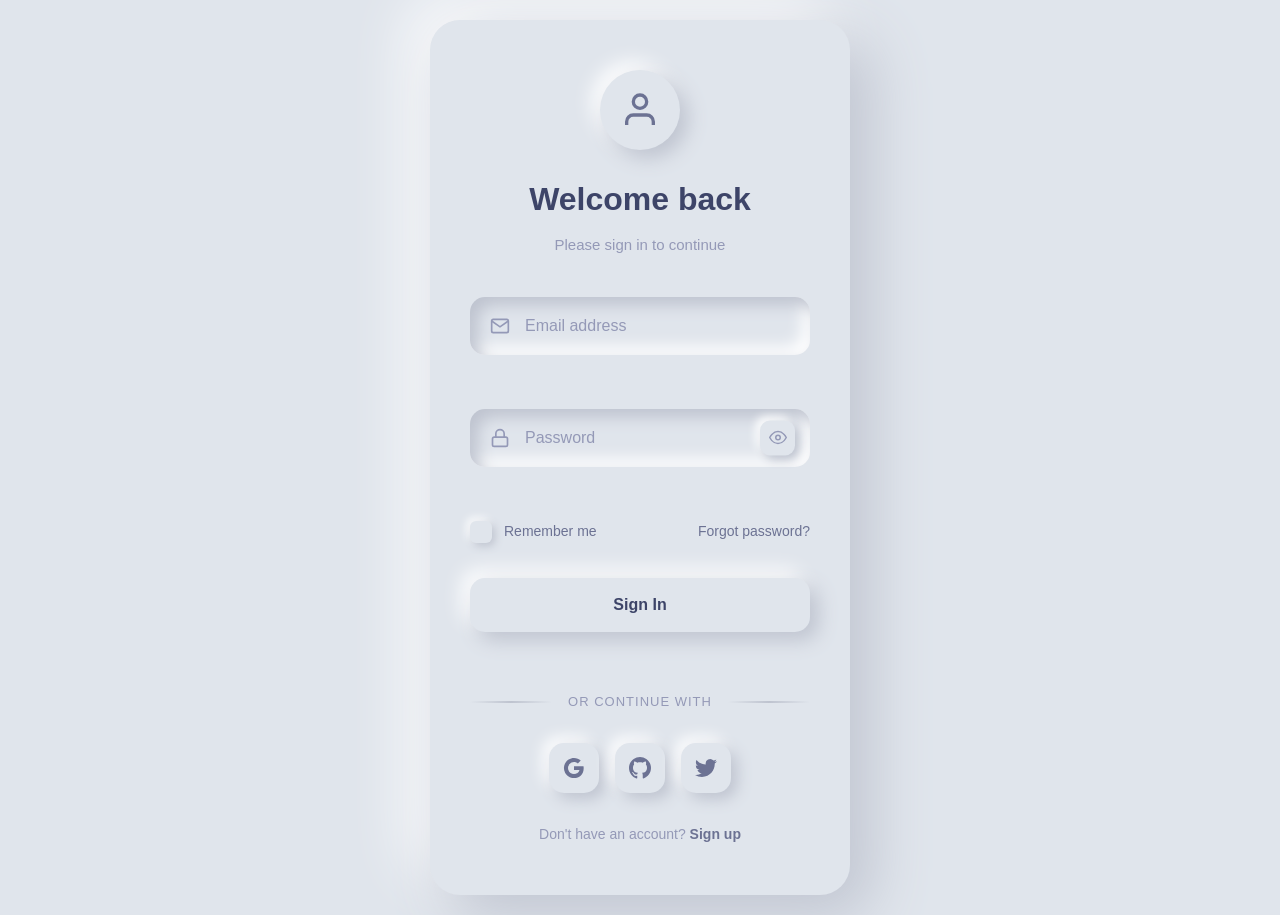
==== login/index.html @ e9a7a3b0 "Add files via upload" ====
<!DOCTYPE html>
<html lang="en">
<head>
    <meta charset="UTF-8">
    <meta name="viewport" content="width=device-width, initial-scale=1.0">
    <title>Neumorphism Login Form</title>
    <link rel="stylesheet" href="style.css">
</head>
<body>
    <div class="login-container">
        <div class="login-card">
            <div class="login-header">
                <div class="neu-icon">
                    <div class="icon-inner">
                        <svg viewBox="0 0 24 24" fill="none" stroke="currentColor" stroke-width="2">
                            <path d="M20 21v-2a4 4 0 0 0-4-4H8a4 4 0 0 0-4 4v2"/>
                            <circle cx="12" cy="7" r="4"/>
                        </svg>
                    </div>
                </div>
                <h2>Welcome back</h2>
                <p>Please sign in to continue</p>
            </div>
            
            <form class="login-form" id="loginForm" novalidate>
                <div class="form-group">
                    <div class="input-group neu-input">
                        <input type="email" id="email" name="email" required autocomplete="email" placeholder=" ">
                        <label for="email">Email address</label>
                        <div class="input-icon">
                            <svg viewBox="0 0 24 24" fill="none" stroke="currentColor" stroke-width="2">
                                <path d="M4 4h16c1.1 0 2 .9 2 2v12c0 1.1-.9 2-2 2H4c-1.1 0-2-.9-2-2V6c0-1.1.9-2 2-2z"/>
                                <polyline points="22,6 12,13 2,6"/>
                            </svg>
                        </div>
                    </div>
                    <span class="error-message" id="emailError"></span>
                </div>

                <div class="form-group">
                    <div class="input-group neu-input password-group">
                        <input type="password" id="password" name="password" required autocomplete="current-password" placeholder=" ">
                        <label for="password">Password</label>
                        <div class="input-icon">
                            <svg viewBox="0 0 24 24" fill="none" stroke="currentColor" stroke-width="2">
                                <rect x="3" y="11" width="18" height="11" rx="2" ry="2"/>
                                <path d="M7 11V7a5 5 0 0110 0v4"/>
                            </svg>
                        </div>
                        <button type="button" class="password-toggle neu-toggle" id="passwordToggle" aria-label="Toggle password visibility">
                            <svg class="eye-open" viewBox="0 0 24 24" fill="none" stroke="currentColor" stroke-width="2">
                                <path d="M1 12s4-8 11-8 11 8 11 8-4 8-11 8-11-8-11-8z"/>
                                <circle cx="12" cy="12" r="3"/>
                            </svg>
                            <svg class="eye-closed" viewBox="0 0 24 24" fill="none" stroke="currentColor" stroke-width="2">
                                <path d="M17.94 17.94A10.07 10.07 0 0 1 12 20c-7 0-11-8-11-8a18.45 18.45 0 0 1 5.06-5.94M9.9 4.24A9.12 9.12 0 0 1 12 4c7 0 11 8 11 8a18.5 18.5 0 0 1-2.16 3.19m-6.72-1.07a3 3 0 1 1-4.24-4.24"/>
                                <line x1="1" y1="1" x2="23" y2="23"/>
                            </svg>
                        </button>
                    </div>
                    <span class="error-message" id="passwordError"></span>
                </div>

                <div class="form-options">
                    <div class="remember-wrapper">
                        <input type="checkbox" id="remember" name="remember">
                        <label for="remember" class="checkbox-label">
                            <div class="neu-checkbox">
                                <svg viewBox="0 0 24 24" fill="none" stroke="currentColor" stroke-width="3">
                                    <polyline points="20 6 9 17 4 12"/>
                                </svg>
                            </div>
                            Remember me
                        </label>
                    </div>
                    <a href="#" class="forgot-link">Forgot password?</a>
                </div>

                <button type="submit" class="neu-button login-btn">
                    <span class="btn-text">Sign In</span>
                    <div class="btn-loader">
                        <div class="neu-spinner"></div>
                    </div>
                </button>
            </form>

            <div class="divider">
                <div class="divider-line"></div>
                <span>or continue with</span>
                <div class="divider-line"></div>
            </div>

            <div class="social-login">
                <button type="button" class="social-btn neu-social">
                    <svg viewBox="0 0 24 24" fill="currentColor">
                        <path d="M22.56 12.25c0-.78-.07-1.53-.2-2.25H12v4.26h5.92c-.26 1.37-1.04 2.53-2.21 3.31v2.77h3.57c2.08-1.92 3.28-4.74 3.28-8.09z"/>
                        <path d="M12 23c2.97 0 5.46-.98 7.28-2.66l-3.57-2.77c-.98.66-2.23 1.06-3.71 1.06-2.86 0-5.29-1.93-6.16-4.53H2.18v2.84C3.99 20.53 7.7 23 12 23z"/>
                        <path d="M5.84 14.09c-.22-.66-.35-1.36-.35-2.09s.13-1.43.35-2.09V7.07H2.18C1.43 8.55 1 10.22 1 12s.43 3.45 1.18 4.93l2.85-2.22.81-.62z"/>
                        <path d="M12 5.38c1.62 0 3.06.56 4.21 1.64l3.15-3.15C17.45 2.09 14.97 1 12 1 7.7 1 3.99 3.47 2.18 7.07l3.66 2.84c.87-2.6 3.3-4.53 6.16-4.53z"/>
                    </svg>
                </button>
                <button type="button" class="social-btn neu-social">
                    <svg viewBox="0 0 24 24" fill="currentColor">
                        <path d="M12 0c-6.626 0-12 5.373-12 12 0 5.302 3.438 9.8 8.207 11.387.599.111.793-.261.793-.577v-2.234c-3.338.726-4.033-1.416-4.033-1.416-.546-1.387-1.333-1.756-1.333-1.756-1.089-.745.083-.729.083-.729 1.205.084 1.839 1.237 1.839 1.237 1.07 1.834 2.807 1.304 3.492.997.107-.775.418-1.305.762-1.604-2.665-.305-5.467-1.334-5.467-5.931 0-1.311.469-2.381 1.236-3.221-.124-.303-.535-1.524.117-3.176 0 0 1.008-.322 3.301 1.23.957-.266 1.983-.399 3.003-.404 1.02.005 2.047.138 3.006.404 2.291-1.552 3.297-1.23 3.297-1.23.653 1.653.242 2.874.118 3.176.77.84 1.235 1.911 1.235 3.221 0 4.609-2.807 5.624-5.479 5.921.43.372.823 1.102.823 2.222v3.293c0 .319.192.694.801.576 4.765-1.589 8.199-6.086 8.199-11.386 0-6.627-5.373-12-12-12z"/>
                    </svg>
                </button>
                <button type="button" class="social-btn neu-social">
                    <svg viewBox="0 0 24 24" fill="currentColor">
                        <path d="M23.953 4.57a10 10 0 01-2.825.775 4.958 4.958 0 002.163-2.723c-.951.555-2.005.959-3.127 1.184a4.92 4.92 0 00-8.384 4.482C7.69 8.095 4.067 6.13 1.64 3.162a4.822 4.822 0 00-.666 2.475c0 1.71.87 3.213 2.188 4.096a4.904 4.904 0 01-2.228-.616v.06a4.923 4.923 0 003.946 4.827 4.996 4.996 0 01-2.212.085 4.936 4.936 0 004.604 3.417 9.867 9.867 0 01-6.102 2.105c-.39 0-.779-.023-1.17-.067a13.995 13.995 0 007.557 2.209c9.053 0 13.998-7.496 13.998-13.985 0-.21 0-.42-.015-.63A9.935 9.935 0 0024 4.59z"/>
                    </svg>
                </button>
            </div>

            <div class="signup-link">
                <p>Don't have an account? <a href="#">Sign up</a></p>
            </div>

            <div class="success-message" id="successMessage">
                <div class="success-icon neu-icon">
                    <svg viewBox="0 0 24 24" fill="none" stroke="currentColor" stroke-width="3">
                        <polyline points="20 6 9 17 4 12"/>
                    </svg>
                </div>
                <h3>Success!</h3>
                <p>Redirecting to your dashboard...</p>
            </div>
        </div>
    </div>

    <script src="../../shared/js/form-utils.js"></script>
    <script src="script.js"></script>
</body>
</html>
---- login/style.css ----
/* Neumorphism Login Form - Complete & Self-Contained */

* {
    margin: 0;
    padding: 0;
    box-sizing: border-box;
}

body {
    font-family: -apple-system, BlinkMacSystemFont, 'Segoe UI', Roboto, sans-serif;
    background: #e0e5ec;
    min-height: 100vh;
    display: flex;
    align-items: center;
    justify-content: center;
    padding: 20px;
    line-height: 1.6;
}

.login-container {
    width: 100%;
    max-width: 420px;
}

.login-card {
    background: #e0e5ec;
    border-radius: 30px;
    padding: 50px 40px;
    box-shadow: 
        20px 20px 60px #bec3cf,
        -20px -20px 60px #ffffff;
    position: relative;
    transition: all 0.3s ease;
}

.login-card:hover {
    transform: translateY(-5px);
}

.login-header {
    text-align: center;
    margin-bottom: 40px;
}

.neu-icon {
    width: 80px;
    height: 80px;
    margin: 0 auto 24px;
    background: #e0e5ec;
    border-radius: 50%;
    display: flex;
    align-items: center;
    justify-content: center;
    box-shadow: 
        8px 8px 20px #bec3cf,
        -8px -8px 20px #ffffff,
        inset 0 0 0 #bec3cf,
        inset 0 0 0 #ffffff;
    transition: all 0.3s ease;
}

.neu-icon:hover {
    box-shadow: 
        4px 4px 10px #bec3cf,
        -4px -4px 10px #ffffff,
        inset 4px 4px 10px #bec3cf,
        inset -4px -4px 10px #ffffff;
}

.icon-inner {
    width: 40px;
    height: 40px;
    display: flex;
    align-items: center;
    justify-content: center;
    color: #6c7293;
}

.icon-inner svg {
    width: 100%;
    height: 100%;
}

.login-header h2 {
    color: #3d4468;
    font-size: 2rem;
    font-weight: 600;
    margin-bottom: 8px;
}

.login-header p {
    color: #9499b7;
    font-size: 15px;
    font-weight: 400;
}

/* Neumorphic Input Styles */
.form-group {
    margin-bottom: 28px;
    position: relative;
}

.neu-input {
    position: relative;
    background: #e0e5ec;
    border-radius: 15px;
    box-shadow: 
        inset 8px 8px 16px #bec3cf,
        inset -8px -8px 16px #ffffff;
    transition: all 0.3s ease;
}

.neu-input:focus-within {
    box-shadow: 
        inset 4px 4px 8px #bec3cf,
        inset -4px -4px 8px #ffffff;
}

.neu-input input {
    width: 100%;
    background: transparent;
    border: none;
    padding: 20px 24px;
    padding-left: 55px;
    color: #3d4468;
    font-size: 16px;
    font-weight: 500;
    outline: none;
    transition: all 0.3s ease;
}

.neu-input input::placeholder {
    color: transparent;
}

.neu-input label {
    position: absolute;
    left: 55px;
    top: 50%;
    transform: translateY(-50%);
    color: #9499b7;
    font-size: 16px;
    font-weight: 400;
    pointer-events: none;
    transition: all 0.3s ease;
}

.neu-input input:focus + label,
.neu-input input:not(:placeholder-shown) + label {
    top: 8px;
    font-size: 12px;
    color: #6c7293;
    transform: translateY(0);
}

.input-icon {
    position: absolute;
    left: 20px;
    top: 50%;
    transform: translateY(-50%);
    width: 20px;
    height: 20px;
    color: #9499b7;
    transition: all 0.3s ease;
}

.input-icon svg {
    width: 100%;
    height: 100%;
}

.neu-input:focus-within .input-icon {
    color: #6c7293;
}

/* Password Toggle */
.password-group {
    padding-right: 50px;
}

.neu-toggle {
    position: absolute;
    right: 15px;
    top: 50%;
    transform: translateY(-50%);
    background: #e0e5ec;
    border: none;
    width: 35px;
    height: 35px;
    border-radius: 10px;
    cursor: pointer;
    display: flex;
    align-items: center;
    justify-content: center;
    color: #9499b7;
    box-shadow: 
        4px 4px 10px #bec3cf,
        -4px -4px 10px #ffffff;
    transition: all 0.3s ease;
}

.neu-toggle:hover {
    color: #6c7293;
}

.neu-toggle:active {
    box-shadow: 
        inset 2px 2px 5px #bec3cf,
        inset -2px -2px 5px #ffffff;
}

.neu-toggle svg {
    width: 18px;
    height: 18px;
}

.eye-closed {
    display: none;
}

.neu-toggle.show-password .eye-open {
    display: none;
}

.neu-toggle.show-password .eye-closed {
    display: block;
}

/* Form Options */
.form-options {
    display: flex;
    justify-content: space-between;
    align-items: center;
    margin-bottom: 35px;
    flex-wrap: wrap;
    gap: 16px;
}

.remember-wrapper {
    display: flex;
    align-items: center;
    cursor: pointer;
}

.remember-wrapper input[type="checkbox"] {
    display: none;
}

.checkbox-label {
    display: flex;
    align-items: center;
    gap: 12px;
    cursor: pointer;
    user-select: none;
    color: #6c7293;
    font-size: 14px;
    font-weight: 500;
}

.neu-checkbox {
    width: 22px;
    height: 22px;
    background: #e0e5ec;
    border-radius: 6px;
    display: flex;
    align-items: center;
    justify-content: center;
    box-shadow: 
        3px 3px 8px #bec3cf,
        -3px -3px 8px #ffffff;
    transition: all 0.3s ease;
    position: relative;
    overflow: hidden;
}

.remember-wrapper input[type="checkbox"]:checked + .checkbox-label .neu-checkbox {
    box-shadow: 
        inset 2px 2px 5px #bec3cf,
        inset -2px -2px 5px #ffffff;
}

.neu-checkbox svg {
    width: 14px;
    height: 14px;
    color: #00c896;
    opacity: 0;
    transform: scale(0);
    transition: all 0.3s ease;
}

.remember-wrapper input[type="checkbox"]:checked + .checkbox-label .neu-checkbox svg {
    opacity: 1;
    transform: scale(1);
}

.forgot-link {
    color: #6c7293;
    text-decoration: none;
    font-size: 14px;
    font-weight: 500;
    transition: color 0.3s ease;
}

.forgot-link:hover {
    color: #3d4468;
}

/* Neumorphic Button */
.neu-button {
    width: 100%;
    background: #e0e5ec;
    border: none;
    border-radius: 15px;
    padding: 18px 32px;
    color: #3d4468;
    font-size: 16px;
    font-weight: 600;
    cursor: pointer;
    position: relative;
    margin-bottom: 30px;
    box-shadow: 
        8px 8px 20px #bec3cf,
        -8px -8px 20px #ffffff;
    transition: all 0.3s ease;
    overflow: hidden;
}

.neu-button::before {
    content: '';
    position: absolute;
    top: 0;
    left: -100%;
    width: 100%;
    height: 100%;
    background: linear-gradient(90deg, transparent, rgba(255, 255, 255, 0.3), transparent);
    transition: left 0.5s ease;
}

.neu-button:hover {
    transform: translateY(-2px);
    box-shadow: 
        12px 12px 30px #bec3cf,
        -12px -12px 30px #ffffff;
}

.neu-button:hover::before {
    left: 100%;
}

.neu-button:active {
    transform: translateY(0);
    box-shadow: 
        inset 4px 4px 10px #bec3cf,
        inset -4px -4px 10px #ffffff;
}

.btn-text {
    position: relative;
    z-index: 1;
    transition: opacity 0.3s ease;
}

.btn-loader {
    position: absolute;
    top: 50%;
    left: 50%;
    transform: translate(-50%, -50%);
    opacity: 0;
    transition: opacity 0.3s ease;
}

.neu-spinner {
    width: 20px;
    height: 20px;
    border: 3px solid #bec3cf;
    border-top: 3px solid #6c7293;
    border-radius: 50%;
    animation: spin 1s linear infinite;
}

@keyframes spin {
    0% { transform: rotate(0deg); }
    100% { transform: rotate(360deg); }
}

.neu-button.loading .btn-text {
    opacity: 0;
}

.neu-button.loading .btn-loader {
    opacity: 1;
}

/* Divider */
.divider {
    display: flex;
    align-items: center;
    margin: 30px 0;
    gap: 16px;
}

.divider-line {
    flex: 1;
    height: 2px;
    background: linear-gradient(90deg, transparent, #bec3cf, transparent);
}

.divider span {
    color: #9499b7;
    font-size: 13px;
    font-weight: 500;
    text-transform: uppercase;
    letter-spacing: 1px;
}

/* Social Login */
.social-login {
    display: flex;
    justify-content: center;
    gap: 16px;
    margin-bottom: 30px;
}

.neu-social {
    width: 50px;
    height: 50px;
    background: #e0e5ec;
    border: none;
    border-radius: 15px;
    cursor: pointer;
    display: flex;
    align-items: center;
    justify-content: center;
    color: #6c7293;
    box-shadow: 
        6px 6px 15px #bec3cf,
        -6px -6px 15px #ffffff;
    transition: all 0.3s ease;
}

.neu-social:hover {
    transform: translateY(-2px);
    box-shadow: 
        8px 8px 20px #bec3cf,
        -8px -8px 20px #ffffff;
}

.neu-social:active {
    transform: translateY(0);
    box-shadow: 
        inset 3px 3px 8px #bec3cf,
        inset -3px -3px 8px #ffffff;
}

.neu-social svg {
    width: 22px;
    height: 22px;
}

/* Signup Link */
.signup-link {
    text-align: center;
}

.signup-link p {
    color: #9499b7;
    font-size: 14px;
}

.signup-link a {
    color: #6c7293;
    text-decoration: none;
    font-weight: 600;
    transition: color 0.3s ease;
}

.signup-link a:hover {
    color: #3d4468;
}

/* Error States */
.error-message {
    color: #ff3b5c;
    font-size: 12px;
    font-weight: 500;
    margin-top: 8px;
    margin-left: 20px;
    opacity: 0;
    transform: translateY(-10px);
    transition: all 0.3s ease;
}

.error-message.show {
    opacity: 1;
    transform: translateY(0);
}

.form-group.error .neu-input {
    box-shadow: 
        inset 8px 8px 16px #ffb8c4,
        inset -8px -8px 16px #ffffff,
        0 0 0 2px #ff3b5c;
}

/* Success Message */
.success-message {
    display: none;
    text-align: center;
    padding: 40px 20px;
    opacity: 0;
    transform: translateY(20px);
    transition: all 0.5s ease;
}

.success-message.show {
    display: block;
    opacity: 1;
    transform: translateY(0);
}

.success-message .neu-icon {
    background: #e0e5ec;
    color: #00c896;
    margin-bottom: 20px;
}

.success-message h3 {
    color: #3d4468;
    font-size: 1.5rem;
    margin-bottom: 8px;
}

.success-message p {
    color: #9499b7;
    font-size: 14px;
}

/* Mobile Responsive */
@media (max-width: 480px) {
    body {
        padding: 16px;
    }
    
    .login-card {
        padding: 35px 25px;
        border-radius: 20px;
    }
    
    .login-header h2 {
        font-size: 1.75rem;
    }
    
    .neu-input input {
        padding: 18px 20px;
        padding-left: 50px;
    }
    
    .neu-input label {
        left: 50px;
    }
    
    .form-options {
        flex-direction: column;
        align-items: flex-start;
        gap: 16px;
    }
}
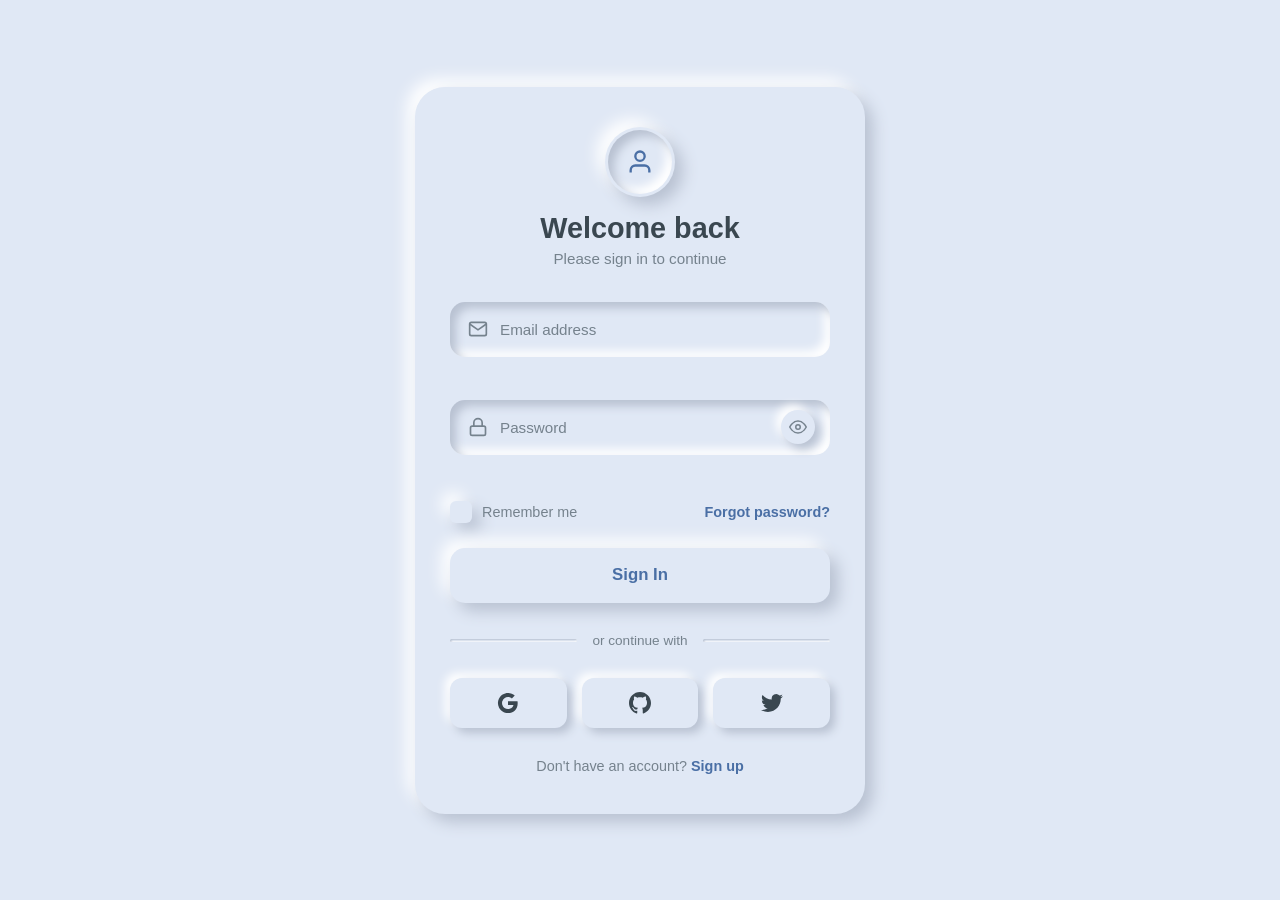
==== commit 675d9a22: "Update index.html" ====
--- a/login/index.html
+++ b/login/index.html
@@ -4,7 +4,486 @@
     <meta charset="UTF-8">
     <meta name="viewport" content="width=device-width, initial-scale=1.0">
     <title>Neumorphism Login Form</title>
-    <link rel="stylesheet" href="style.css">
+    <style>
+        /* ==========================================================================
+           1. Design Tokens & Base Setup
+           ========================================================================== */
+        :root {
+            --bg-color: #e0e8f5;
+            --text-primary: #3a4750;
+            --text-muted: #75828d;
+            --accent: #4a6fa5;
+            --accent-hover: #3b5c8a;
+            --error: #e63946;
+            --success: #2a9d8f;
+
+            /* Neumorphic Shadow Pairs */
+            --neu-drop: 8px 8px 16px #b8c1d1, -8px -8px 16px #ffffff;
+            --neu-inner: inset 6px 6px 10px #b8c1d1, inset -6px -6px 10px #ffffff;
+            --neu-btn-drop: 5px 5px 10px #b8c1d1, -5px -5px 10px #ffffff;
+            
+            --transition-smooth: all 0.3s cubic-bezier(0.25, 0.8, 0.25, 1);
+        }
+
+        * {
+            margin: 0;
+            padding: 0;
+            box-sizing: border-box;
+            font-family: 'Segoe UI', Tahoma, Geneva, Verdana, sans-serif;
+        }
+
+        body {
+            background-color: var(--bg-color);
+            color: var(--text-primary);
+            min-height: 100vh;
+            display: flex;
+            justify-content: center;
+            align-items: center;
+            overflow-x: hidden;
+            padding: 20px;
+        }
+
+        /* ==========================================================================
+           2. Layout & Containers
+           ========================================================================== */
+        .login-container {
+            width: 100%;
+            max-width: 450px;
+            position: relative;
+        }
+
+        .login-card {
+            background-color: var(--bg-color);
+            padding: 40px 35px;
+            border-radius: 30px;
+            box-shadow: var(--neu-drop);
+            position: relative;
+            overflow: hidden;
+        }
+
+        .login-header {
+            text-align: center;
+            margin-bottom: 35px;
+        }
+
+        .login-header h2 {
+            font-size: 1.8rem;
+            margin-top: 15px;
+            color: var(--text-primary);
+        }
+
+        .login-header p {
+            font-size: 0.95rem;
+            color: var(--text-muted);
+            margin-top: 5px;
+        }
+
+        .neu-icon {
+            width: 70px;
+            height: 70px;
+            margin: 0 auto;
+            border-radius: 50%;
+            box-shadow: var(--neu-drop);
+            display: flex;
+            justify-content: center;
+            align-items: center;
+            padding: 3px;
+        }
+
+        .icon-inner {
+            width: 100%;
+            height: 100%;
+            border-radius: 50%;
+            box-shadow: var(--neu-inner);
+            display: flex;
+            justify-content: center;
+            align-items: center;
+            color: var(--accent);
+        }
+
+        .icon-inner svg {
+            width: 28px;
+            height: 28px;
+        }
+
+        /* ==========================================================================
+           3. Form Inputs & Floating Labels
+           ========================================================================== */
+        .form-group {
+            margin-bottom: 22px;
+            position: relative;
+        }
+
+        .input-group {
+            position: relative;
+            width: 100%;
+            border-radius: 15px;
+            height: 55px;
+        }
+
+        .neu-input {
+            box-shadow: var(--neu-inner);
+        }
+
+        .input-group input {
+            width: 100%;
+            height: 100%;
+            background: transparent;
+            border: none;
+            outline: none;
+            padding: 0 20px 0 50px;
+            font-size: 1rem;
+            color: var(--text-primary);
+            border-radius: 15px;
+        }
+
+        .password-group input {
+            padding-right: 55px;
+        }
+
+        .input-group label {
+            position: absolute;
+            left: 50px;
+            top: 50%;
+            transform: translateY(-50%);
+            color: var(--text-muted);
+            font-size: 0.95rem;
+            pointer-events: none;
+            transition: var(--transition-smooth);
+        }
+
+        .input-group input:focus ~ label,
+        .input-group input:not(:placeholder-shown) ~ label {
+            top: -12px;
+            left: 12px;
+            font-size: 0.8rem;
+            padding: 2px 8px;
+            background-color: var(--bg-color);
+            border-radius: 10px;
+            box-shadow: 2px 2px 5px #b8c1d1, -2px -2px 5px #ffffff;
+            color: var(--accent);
+        }
+
+        .input-icon {
+            position: absolute;
+            left: 18px;
+            top: 50%;
+            transform: translateY(-50%);
+            color: var(--text-muted);
+            display: flex;
+            align-items: center;
+        }
+
+        .input-icon svg {
+            width: 20px;
+            height: 20px;
+            transition: var(--transition-smooth);
+        }
+
+        .input-group input:focus ~ .input-icon svg {
+            color: var(--accent);
+        }
+
+        .error-message {
+            font-size: 0.78rem;
+            color: var(--error);
+            margin-top: 5px;
+            display: block;
+            padding-left: 10px;
+            min-height: 16px;
+            opacity: 0;
+            transition: opacity 0.2s ease;
+        }
+
+        .error-message.visible {
+            opacity: 1;
+        }
+
+        /* ==========================================================================
+           4. Interactive Elements
+           ========================================================================== */
+        .password-toggle {
+            position: absolute;
+            right: 15px;
+            top: 50%;
+            transform: translateY(-50%);
+            width: 34px;
+            height: 34px;
+            border: none;
+            background: var(--bg-color);
+            border-radius: 50%;
+            cursor: pointer;
+            display: flex;
+            justify-content: center;
+            align-items: center;
+            color: var(--text-muted);
+            outline: none;
+            transition: var(--transition-smooth);
+        }
+
+        .neu-toggle {
+            box-shadow: var(--neu-btn-drop);
+        }
+
+        .neu-toggle:hover {
+            color: var(--accent);
+        }
+
+        .neu-toggle:active {
+            box-shadow: var(--neu-inner);
+        }
+
+        .password-toggle .eye-closed {
+            display: none;
+        }
+
+        .password-toggle.show .eye-open {
+            display: none;
+        }
+
+        .password-toggle.show .eye-closed {
+            display: block;
+        }
+
+        .password-toggle svg {
+            width: 18px;
+            height: 18px;
+        }
+
+        .form-options {
+            display: flex;
+            justify-content: space-between;
+            align-items: center;
+            margin: 25px 0;
+            font-size: 0.9rem;
+        }
+
+        .remember-wrapper {
+            display: flex;
+            align-items: center;
+        }
+
+        .remember-wrapper input[type="checkbox"] {
+            display: none;
+        }
+
+        .checkbox-label {
+            display: flex;
+            align-items: center;
+            cursor: pointer;
+            color: var(--text-muted);
+            user-select: none;
+            transition: var(--transition-smooth);
+        }
+
+        .checkbox-label:hover {
+            color: var(--text-primary);
+        }
+
+        .neu-checkbox {
+            width: 22px;
+            height: 22px;
+            border-radius: 6px;
+            box-shadow: var(--neu-drop);
+            margin-right: 10px;
+            display: flex;
+            justify-content: center;
+            align-items: center;
+            transition: var(--transition-smooth);
+            background: var(--bg-color);
+        }
+
+        .neu-checkbox svg {
+            width: 14px;
+            height: 14px;
+            color: var(--accent);
+            transform: scale(0);
+            transition: transform 0.2s cubic-bezier(0.175, 0.885, 0.32, 1.275);
+        }
+
+        .remember-wrapper input[type="checkbox"]:checked + .checkbox-label .neu-checkbox {
+            box-shadow: var(--neu-inner);
+        }
+
+        .remember-wrapper input[type="checkbox"]:checked + .checkbox-label .neu-checkbox svg {
+            transform: scale(1);
+        }
+
+        .forgot-link, .signup-link a {
+            color: var(--accent);
+            text-decoration: none;
+            font-weight: 600;
+            transition: var(--transition-smooth);
+        }
+
+        .forgot-link:hover, .signup-link a:hover {
+            color: var(--accent-hover);
+        }
+
+        .neu-button {
+            width: 100%;
+            height: 55px;
+            border: none;
+            border-radius: 15px;
+            background-color: var(--bg-color);
+            color: var(--accent);
+            font-size: 1.05rem;
+            font-weight: 700;
+            cursor: pointer;
+            box-shadow: var(--neu-drop);
+            display: flex;
+            justify-content: center;
+            align-items: center;
+            position: relative;
+            transition: var(--transition-smooth);
+            outline: none;
+        }
+
+        .neu-button:hover {
+            color: var(--accent-hover);
+            transform: translateY(-1px);
+        }
+
+        .neu-button:active {
+            box-shadow: var(--neu-inner);
+            transform: translateY(1px);
+        }
+
+        /* ==========================================================================
+           5. Loading & Divider
+           ========================================================================== */
+        .btn-loader {
+            display: none;
+        }
+
+        .neu-button.loading .btn-text {
+            display: none;
+        }
+
+        .neu-button.loading .btn-loader {
+            display: block;
+        }
+
+        .neu-spinner {
+            width: 24px;
+            height: 24px;
+            border: 3px solid #b8c1d1;
+            border-top: 3px solid var(--accent);
+            border-radius: 50%;
+            animation: spin 0.8s linear infinite;
+        }
+
+        @keyframes spin {
+            0% { transform: rotate(0deg); }
+            100% { transform: rotate(360deg); }
+        }
+
+        .divider {
+            display: flex;
+            align-items: center;
+            margin: 30px 0;
+        }
+
+        .divider-line {
+            flex: 1;
+            height: 3px;
+            background: var(--bg-color);
+            box-shadow: inset 1px 1px 2px #b8c1d1, inset -1px -1px 2px #ffffff;
+            border-radius: 5px;
+        }
+
+        .divider span {
+            padding: 0 15px;
+            font-size: 0.85rem;
+            color: var(--text-muted);
+        }
+
+        /* ==========================================================================
+           6. Social Login & Footer
+           ========================================================================== */
+        .social-login {
+            display: flex;
+            justify-content: space-around;
+            gap: 15px;
+            margin-bottom: 30px;
+        }
+
+        .social-btn {
+            flex: 1;
+            height: 50px;
+            border: none;
+            background: var(--bg-color);
+            border-radius: 12px;
+            cursor: pointer;
+            display: flex;
+            justify-content: center;
+            align-items: center;
+            color: var(--text-primary);
+            transition: var(--transition-smooth);
+            outline: none;
+        }
+
+        .neu-social {
+            box-shadow: var(--neu-btn-drop);
+        }
+
+        .neu-social:hover {
+            color: var(--accent);
+            transform: scale(1.03);
+        }
+
+        .neu-social:active {
+            box-shadow: var(--neu-inner);
+            transform: scale(0.98);
+        }
+
+        .social-btn svg {
+            width: 22px;
+            height: 22px;
+        }
+
+        .signup-link {
+            text-align: center;
+            font-size: 0.9rem;
+            color: var(--text-muted);
+        }
+
+        /* ==========================================================================
+           7. Success Overlay
+           ========================================================================== */
+        .success-message {
+            position: absolute;
+            top: 0;
+            left: 0;
+            width: 100%;
+            height: 100%;
+            background-color: var(--bg-color);
+            display: flex;
+            flex-direction: column;
+            justify-content: center;
+            align-items: center;
+            padding: 30px;
+            text-align: center;
+            transform: translateY(100%);
+            transition: transform 0.5s cubic-bezier(0.175, 0.885, 0.32, 1.275);
+            z-index: 10;
+        }
+
+        .success-message.active {
+            transform: translateY(0);
+        }
+
+        .success-message h3 {
+            font-size: 1.6rem;
+            color: var(--text-primary);
+            margin-top: 20px;
+        }
+
+        .success-message p {
+            color: var(--text-muted);
+            margin-top: 8px;
+        }
+    </style>
 </head>
 <body>
     <div class="login-container">
@@ -99,11 +578,13 @@
                         <path d="M12 5.38c1.62 0 3.06.56 4.21 1.64l3.15-3.15C17.45 2.09 14.97 1 12 1 7.7 1 3.99 3.47 2.18 7.07l3.66 2.84c.87-2.6 3.3-4.53 6.16-4.53z"/>
                     </svg>
                 </button>
-                <button type="button" class="social-btn neu-social">
+                
+                <a href="GANTI_DENGAN_LINK_GITHUB_KAMU" target="_blank" class="social-btn neu-social" style="text-decoration: none;">
                     <svg viewBox="0 0 24 24" fill="currentColor">
                         <path d="M12 0c-6.626 0-12 5.373-12 12 0 5.302 3.438 9.8 8.207 11.387.599.111.793-.261.793-.577v-2.234c-3.338.726-4.033-1.416-4.033-1.416-.546-1.387-1.333-1.756-1.333-1.756-1.089-.745.083-.729.083-.729 1.205.084 1.839 1.237 1.839 1.237 1.07 1.834 2.807 1.304 3.492.997.107-.775.418-1.305.762-1.604-2.665-.305-5.467-1.334-5.467-5.931 0-1.311.469-2.381 1.236-3.221-.124-.303-.535-1.524.117-3.176 0 0 1.008-.322 3.301 1.23.957-.266 1.983-.399 3.003-.404 1.02.005 2.047.138 3.006.404 2.291-1.552 3.297-1.23 3.297-1.23.653 1.653.242 2.874.118 3.176.77.84 1.235 1.911 1.235 3.221 0 4.609-2.807 5.624-5.479 5.921.43.372.823 1.102.823 2.222v3.293c0 .319.192.694.801.576 4.765-1.589 8.199-6.086 8.199-11.386 0-6.627-5.373-12-12-12z"/>
                     </svg>
-                </button>
+                </a>
+                
                 <button type="button" class="social-btn neu-social">
                     <svg viewBox="0 0 24 24" fill="currentColor">
                         <path d="M23.953 4.57a10 10 0 01-2.825.775 4.958 4.958 0 002.163-2.723c-.951.555-2.005.959-3.127 1.184a4.92 4.92 0 00-8.384 4.482C7.69 8.095 4.067 6.13 1.64 3.162a4.822 4.822 0 00-.666 2.475c0 1.71.87 3.213 2.188 4.096a4.904 4.904 0 01-2.228-.616v.06a4.923 4.923 0 003.946 4.827 4.996 4.996 0 01-2.212.085 4.936 4.936 0 004.604 3.417 9.867 9.867 0 01-6.102 2.105c-.39 0-.779-.023-1.17-.067a13.995 13.995 0 007.557 2.209c9.053 0 13.998-7.496 13.998-13.985 0-.21 0-.42-.015-.63A9.935 9.935 0 0024 4.59z"/>
@@ -117,17 +598,104 @@
 
             <div class="success-message" id="successMessage">
                 <div class="success-icon neu-icon">
-                    <svg viewBox="0 0 24 24" fill="none" stroke="currentColor" stroke-width="3">
-                        <polyline points="20 6 9 17 4 12"/>
-                    </svg>
+                    <div class="icon-inner">
+                        <svg viewBox="0 0 24 24" fill="none" stroke="currentColor" stroke-width="3">
+                            <polyline points="20 6 9 17 4 12"/>
+                        </svg>
+                    </div>
                 </div>
                 <h3>Success!</h3>
-                <p>Redirecting to your dashboard...</p>
+                <p>Redirecting to your GitHub dashboard...</p>
             </div>
         </div>
     </div>
 
-    <script src="../../shared/js/form-utils.js"></script>
-    <script src="script.js"></script>
+    <script>
+        document.addEventListener('DOMContentLoaded', () => {
+            const loginForm = document.getElementById('loginForm');
+            const emailInput = document.getElementById('email');
+            const passwordInput = document.getElementById('password');
+            const emailError = document.getElementById('emailError');
+            const passwordError = document.getElementById('passwordError');
+            const passwordToggle = document.getElementById('passwordToggle');
+            const successOverlay = document.getElementById('successMessage');
+            const submitBtn = loginForm.querySelector('.login-btn');
+
+            // 1. Password Visibility Toggle
+            if (passwordToggle && passwordInput) {
+                passwordToggle.addEventListener('click', () => {
+                    const isPassword = passwordInput.getAttribute('type') === 'password';
+                    passwordInput.setAttribute('type', isPassword ? 'text' : 'password');
+                    passwordToggle.classList.toggle('show');
+                    passwordInput.focus();
+                });
+            }
+
+            // 2. Inline Validation Rules
+            const validateEmail = (email) => {
+                const regex = /^[a-zA-Z0-9._-]+@[a-zA-Z0-9.-]+\.[a-zA-Z]{2,6}$/;
+                if (!email.trim()) return "Email address is required.";
+                if (!regex.test(email.trim())) return "Please enter a valid email address.";
+                return "";
+            };
+
+            const validatePassword = (password) => {
+                if (!password) return "Password is required.";
+                if (password.length < 6) return "Password must be at least 6 characters long.";
+                return "";
+            };
+
+            const showError = (element, message) => {
+                element.textContent = message;
+                element.classList.add('visible');
+            };
+
+            const clearError = (element) => {
+                element.textContent = "";
+                element.classList.remove('visible');
+            };
+
+            emailInput.addEventListener('input', () => {
+                if (!validateEmail(emailInput.value)) clearError(emailError);
+            });
+
+            passwordInput.addEventListener('input', () => {
+                if (!validatePassword(passwordInput.value)) clearError(passwordError);
+            });
+
+            // 3. Form Submission Handler
+            loginForm.addEventListener('submit', (e) => {
+                e.preventDefault();
+
+                const emailMsg = validateEmail(emailInput.value);
+                const passMsg = validatePassword(passwordInput.value);
+                let isFormValid = true;
+
+                if (emailMsg) { showError(emailError, emailMsg); isFormValid = false; } 
+                else { clearError(emailError); }
+
+                if (passMsg) { showError(passwordError, passMsg); isFormValid = false; } 
+                else { clearError(passwordError); }
+
+                if (!isFormValid) return;
+
+                // Lock & animate button
+                submitBtn.classList.add('loading');
+                submitBtn.disabled = true;
+
+                // Simulasi memproses data login
+                setTimeout(() => {
+                    submitBtn.classList.remove('loading');
+                    successOverlay.classList.add('active');
+
+                    // CARA 2: Setelah animasi sukses, lempar halaman ke GitHub Web kamu
+                    setTimeout(() => {
+                        window.location.href = "GANTI_DENGAN_LINK_GITHUB_KAMU";
+                    }, 1500);
+
+                }, 2000);
+            });
+        });
+    </script>
 </body>
-</html>+</html>
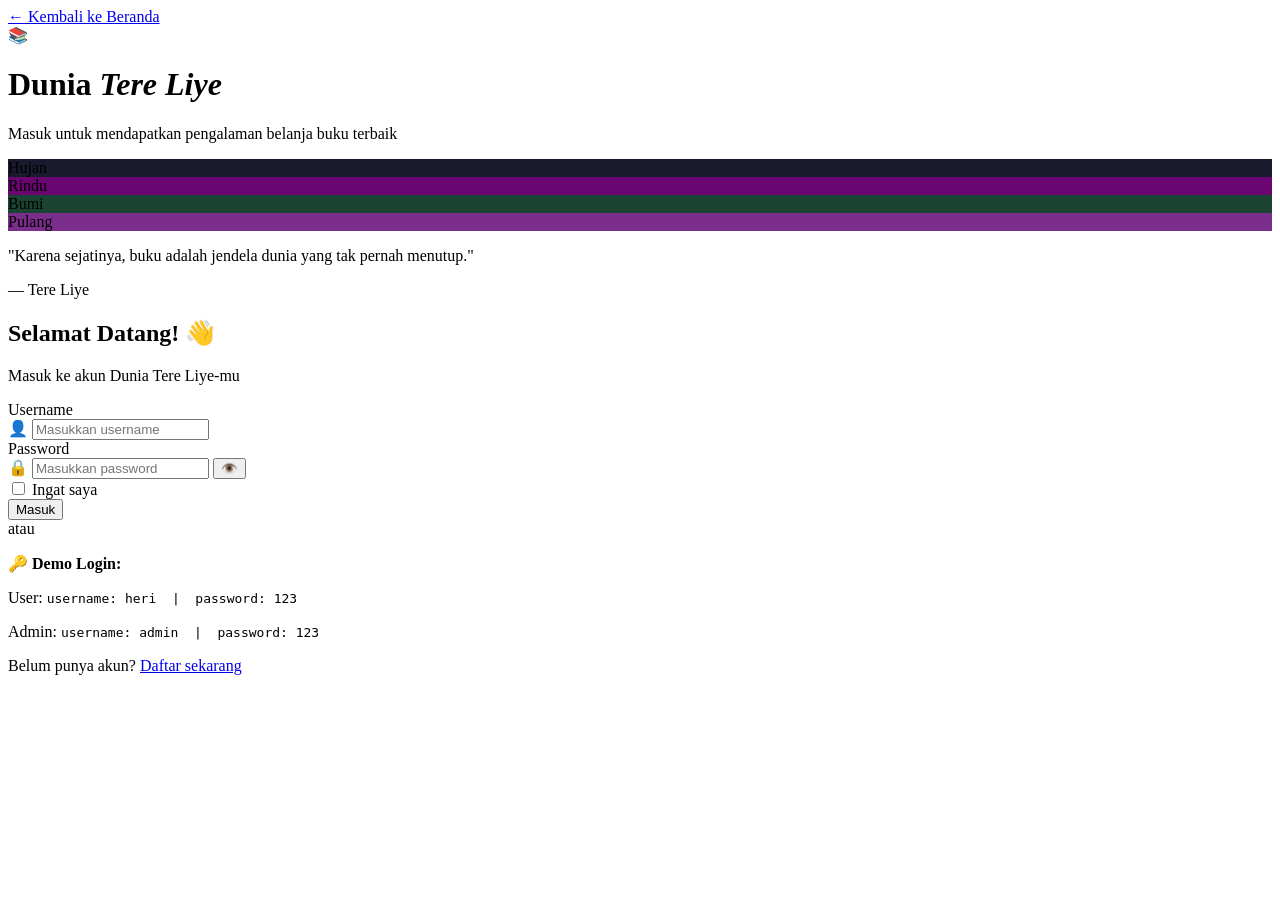
==== commit ae1ab109: "Update index.html" ====
--- a/login/index.html
+++ b/login/index.html
@@ -1,701 +1,109 @@
 <!DOCTYPE html>
-<html lang="en">
+<html lang="id">
 <head>
-    <meta charset="UTF-8">
-    <meta name="viewport" content="width=device-width, initial-scale=1.0">
-    <title>Neumorphism Login Form</title>
-    <style>
-        /* ==========================================================================
-           1. Design Tokens & Base Setup
-           ========================================================================== */
-        :root {
-            --bg-color: #e0e8f5;
-            --text-primary: #3a4750;
-            --text-muted: #75828d;
-            --accent: #4a6fa5;
-            --accent-hover: #3b5c8a;
-            --error: #e63946;
-            --success: #2a9d8f;
-
-            /* Neumorphic Shadow Pairs */
-            --neu-drop: 8px 8px 16px #b8c1d1, -8px -8px 16px #ffffff;
-            --neu-inner: inset 6px 6px 10px #b8c1d1, inset -6px -6px 10px #ffffff;
-            --neu-btn-drop: 5px 5px 10px #b8c1d1, -5px -5px 10px #ffffff;
-            
-            --transition-smooth: all 0.3s cubic-bezier(0.25, 0.8, 0.25, 1);
-        }
-
-        * {
-            margin: 0;
-            padding: 0;
-            box-sizing: border-box;
-            font-family: 'Segoe UI', Tahoma, Geneva, Verdana, sans-serif;
-        }
-
-        body {
-            background-color: var(--bg-color);
-            color: var(--text-primary);
-            min-height: 100vh;
-            display: flex;
-            justify-content: center;
-            align-items: center;
-            overflow-x: hidden;
-            padding: 20px;
-        }
-
-        /* ==========================================================================
-           2. Layout & Containers
-           ========================================================================== */
-        .login-container {
-            width: 100%;
-            max-width: 450px;
-            position: relative;
-        }
-
-        .login-card {
-            background-color: var(--bg-color);
-            padding: 40px 35px;
-            border-radius: 30px;
-            box-shadow: var(--neu-drop);
-            position: relative;
-            overflow: hidden;
-        }
-
-        .login-header {
-            text-align: center;
-            margin-bottom: 35px;
-        }
-
-        .login-header h2 {
-            font-size: 1.8rem;
-            margin-top: 15px;
-            color: var(--text-primary);
-        }
-
-        .login-header p {
-            font-size: 0.95rem;
-            color: var(--text-muted);
-            margin-top: 5px;
-        }
-
-        .neu-icon {
-            width: 70px;
-            height: 70px;
-            margin: 0 auto;
-            border-radius: 50%;
-            box-shadow: var(--neu-drop);
-            display: flex;
-            justify-content: center;
-            align-items: center;
-            padding: 3px;
-        }
-
-        .icon-inner {
-            width: 100%;
-            height: 100%;
-            border-radius: 50%;
-            box-shadow: var(--neu-inner);
-            display: flex;
-            justify-content: center;
-            align-items: center;
-            color: var(--accent);
-        }
-
-        .icon-inner svg {
-            width: 28px;
-            height: 28px;
-        }
-
-        /* ==========================================================================
-           3. Form Inputs & Floating Labels
-           ========================================================================== */
-        .form-group {
-            margin-bottom: 22px;
-            position: relative;
-        }
-
-        .input-group {
-            position: relative;
-            width: 100%;
-            border-radius: 15px;
-            height: 55px;
-        }
-
-        .neu-input {
-            box-shadow: var(--neu-inner);
-        }
-
-        .input-group input {
-            width: 100%;
-            height: 100%;
-            background: transparent;
-            border: none;
-            outline: none;
-            padding: 0 20px 0 50px;
-            font-size: 1rem;
-            color: var(--text-primary);
-            border-radius: 15px;
-        }
-
-        .password-group input {
-            padding-right: 55px;
-        }
-
-        .input-group label {
-            position: absolute;
-            left: 50px;
-            top: 50%;
-            transform: translateY(-50%);
-            color: var(--text-muted);
-            font-size: 0.95rem;
-            pointer-events: none;
-            transition: var(--transition-smooth);
-        }
-
-        .input-group input:focus ~ label,
-        .input-group input:not(:placeholder-shown) ~ label {
-            top: -12px;
-            left: 12px;
-            font-size: 0.8rem;
-            padding: 2px 8px;
-            background-color: var(--bg-color);
-            border-radius: 10px;
-            box-shadow: 2px 2px 5px #b8c1d1, -2px -2px 5px #ffffff;
-            color: var(--accent);
-        }
-
-        .input-icon {
-            position: absolute;
-            left: 18px;
-            top: 50%;
-            transform: translateY(-50%);
-            color: var(--text-muted);
-            display: flex;
-            align-items: center;
-        }
-
-        .input-icon svg {
-            width: 20px;
-            height: 20px;
-            transition: var(--transition-smooth);
-        }
-
-        .input-group input:focus ~ .input-icon svg {
-            color: var(--accent);
-        }
-
-        .error-message {
-            font-size: 0.78rem;
-            color: var(--error);
-            margin-top: 5px;
-            display: block;
-            padding-left: 10px;
-            min-height: 16px;
-            opacity: 0;
-            transition: opacity 0.2s ease;
-        }
-
-        .error-message.visible {
-            opacity: 1;
-        }
-
-        /* ==========================================================================
-           4. Interactive Elements
-           ========================================================================== */
-        .password-toggle {
-            position: absolute;
-            right: 15px;
-            top: 50%;
-            transform: translateY(-50%);
-            width: 34px;
-            height: 34px;
-            border: none;
-            background: var(--bg-color);
-            border-radius: 50%;
-            cursor: pointer;
-            display: flex;
-            justify-content: center;
-            align-items: center;
-            color: var(--text-muted);
-            outline: none;
-            transition: var(--transition-smooth);
-        }
-
-        .neu-toggle {
-            box-shadow: var(--neu-btn-drop);
-        }
-
-        .neu-toggle:hover {
-            color: var(--accent);
-        }
-
-        .neu-toggle:active {
-            box-shadow: var(--neu-inner);
-        }
-
-        .password-toggle .eye-closed {
-            display: none;
-        }
-
-        .password-toggle.show .eye-open {
-            display: none;
-        }
-
-        .password-toggle.show .eye-closed {
-            display: block;
-        }
-
-        .password-toggle svg {
-            width: 18px;
-            height: 18px;
-        }
-
-        .form-options {
-            display: flex;
-            justify-content: space-between;
-            align-items: center;
-            margin: 25px 0;
-            font-size: 0.9rem;
-        }
-
-        .remember-wrapper {
-            display: flex;
-            align-items: center;
-        }
-
-        .remember-wrapper input[type="checkbox"] {
-            display: none;
-        }
-
-        .checkbox-label {
-            display: flex;
-            align-items: center;
-            cursor: pointer;
-            color: var(--text-muted);
-            user-select: none;
-            transition: var(--transition-smooth);
-        }
-
-        .checkbox-label:hover {
-            color: var(--text-primary);
-        }
-
-        .neu-checkbox {
-            width: 22px;
-            height: 22px;
-            border-radius: 6px;
-            box-shadow: var(--neu-drop);
-            margin-right: 10px;
-            display: flex;
-            justify-content: center;
-            align-items: center;
-            transition: var(--transition-smooth);
-            background: var(--bg-color);
-        }
-
-        .neu-checkbox svg {
-            width: 14px;
-            height: 14px;
-            color: var(--accent);
-            transform: scale(0);
-            transition: transform 0.2s cubic-bezier(0.175, 0.885, 0.32, 1.275);
-        }
-
-        .remember-wrapper input[type="checkbox"]:checked + .checkbox-label .neu-checkbox {
-            box-shadow: var(--neu-inner);
-        }
-
-        .remember-wrapper input[type="checkbox"]:checked + .checkbox-label .neu-checkbox svg {
-            transform: scale(1);
-        }
-
-        .forgot-link, .signup-link a {
-            color: var(--accent);
-            text-decoration: none;
-            font-weight: 600;
-            transition: var(--transition-smooth);
-        }
-
-        .forgot-link:hover, .signup-link a:hover {
-            color: var(--accent-hover);
-        }
-
-        .neu-button {
-            width: 100%;
-            height: 55px;
-            border: none;
-            border-radius: 15px;
-            background-color: var(--bg-color);
-            color: var(--accent);
-            font-size: 1.05rem;
-            font-weight: 700;
-            cursor: pointer;
-            box-shadow: var(--neu-drop);
-            display: flex;
-            justify-content: center;
-            align-items: center;
-            position: relative;
-            transition: var(--transition-smooth);
-            outline: none;
-        }
-
-        .neu-button:hover {
-            color: var(--accent-hover);
-            transform: translateY(-1px);
-        }
-
-        .neu-button:active {
-            box-shadow: var(--neu-inner);
-            transform: translateY(1px);
-        }
-
-        /* ==========================================================================
-           5. Loading & Divider
-           ========================================================================== */
-        .btn-loader {
-            display: none;
-        }
-
-        .neu-button.loading .btn-text {
-            display: none;
-        }
-
-        .neu-button.loading .btn-loader {
-            display: block;
-        }
-
-        .neu-spinner {
-            width: 24px;
-            height: 24px;
-            border: 3px solid #b8c1d1;
-            border-top: 3px solid var(--accent);
-            border-radius: 50%;
-            animation: spin 0.8s linear infinite;
-        }
-
-        @keyframes spin {
-            0% { transform: rotate(0deg); }
-            100% { transform: rotate(360deg); }
-        }
-
-        .divider {
-            display: flex;
-            align-items: center;
-            margin: 30px 0;
-        }
-
-        .divider-line {
-            flex: 1;
-            height: 3px;
-            background: var(--bg-color);
-            box-shadow: inset 1px 1px 2px #b8c1d1, inset -1px -1px 2px #ffffff;
-            border-radius: 5px;
-        }
-
-        .divider span {
-            padding: 0 15px;
-            font-size: 0.85rem;
-            color: var(--text-muted);
-        }
-
-        /* ==========================================================================
-           6. Social Login & Footer
-           ========================================================================== */
-        .social-login {
-            display: flex;
-            justify-content: space-around;
-            gap: 15px;
-            margin-bottom: 30px;
-        }
-
-        .social-btn {
-            flex: 1;
-            height: 50px;
-            border: none;
-            background: var(--bg-color);
-            border-radius: 12px;
-            cursor: pointer;
-            display: flex;
-            justify-content: center;
-            align-items: center;
-            color: var(--text-primary);
-            transition: var(--transition-smooth);
-            outline: none;
-        }
-
-        .neu-social {
-            box-shadow: var(--neu-btn-drop);
-        }
-
-        .neu-social:hover {
-            color: var(--accent);
-            transform: scale(1.03);
-        }
-
-        .neu-social:active {
-            box-shadow: var(--neu-inner);
-            transform: scale(0.98);
-        }
-
-        .social-btn svg {
-            width: 22px;
-            height: 22px;
-        }
-
-        .signup-link {
-            text-align: center;
-            font-size: 0.9rem;
-            color: var(--text-muted);
-        }
-
-        /* ==========================================================================
-           7. Success Overlay
-           ========================================================================== */
-        .success-message {
-            position: absolute;
-            top: 0;
-            left: 0;
-            width: 100%;
-            height: 100%;
-            background-color: var(--bg-color);
-            display: flex;
-            flex-direction: column;
-            justify-content: center;
-            align-items: center;
-            padding: 30px;
-            text-align: center;
-            transform: translateY(100%);
-            transition: transform 0.5s cubic-bezier(0.175, 0.885, 0.32, 1.275);
-            z-index: 10;
-        }
-
-        .success-message.active {
-            transform: translateY(0);
-        }
-
-        .success-message h3 {
-            font-size: 1.6rem;
-            color: var(--text-primary);
-            margin-top: 20px;
-        }
-
-        .success-message p {
-            color: var(--text-muted);
-            margin-top: 8px;
-        }
-    </style>
+  <meta charset="UTF-8"/>
+  <meta name="viewport" content="width=device-width, initial-scale=1.0"/>
+  <title>Masuk – Dunia Tere Liye</title>
+  <link href="https://fonts.googleapis.com/css2?family=Playfair+Display:wght@400;700;900&family=Inter:wght@300;400;500;600&display=swap" rel="stylesheet"/>
+  <link rel="stylesheet" href="css/auth.css"/>
 </head>
 <body>
-    <div class="login-container">
-        <div class="login-card">
-            <div class="login-header">
-                <div class="neu-icon">
-                    <div class="icon-inner">
-                        <svg viewBox="0 0 24 24" fill="none" stroke="currentColor" stroke-width="2">
-                            <path d="M20 21v-2a4 4 0 0 0-4-4H8a4 4 0 0 0-4 4v2"/>
-                            <circle cx="12" cy="7" r="4"/>
-                        </svg>
-                    </div>
-                </div>
-                <h2>Welcome back</h2>
-                <p>Please sign in to continue</p>
-            </div>
-            
-            <form class="login-form" id="loginForm" novalidate>
-                <div class="form-group">
-                    <div class="input-group neu-input">
-                        <input type="email" id="email" name="email" required autocomplete="email" placeholder=" ">
-                        <label for="email">Email address</label>
-                        <div class="input-icon">
-                            <svg viewBox="0 0 24 24" fill="none" stroke="currentColor" stroke-width="2">
-                                <path d="M4 4h16c1.1 0 2 .9 2 2v12c0 1.1-.9 2-2 2H4c-1.1 0-2-.9-2-2V6c0-1.1.9-2 2-2z"/>
-                                <polyline points="22,6 12,13 2,6"/>
-                            </svg>
-                        </div>
-                    </div>
-                    <span class="error-message" id="emailError"></span>
-                </div>
 
-                <div class="form-group">
-                    <div class="input-group neu-input password-group">
-                        <input type="password" id="password" name="password" required autocomplete="current-password" placeholder=" ">
-                        <label for="password">Password</label>
-                        <div class="input-icon">
-                            <svg viewBox="0 0 24 24" fill="none" stroke="currentColor" stroke-width="2">
-                                <rect x="3" y="11" width="18" height="11" rx="2" ry="2"/>
-                                <path d="M7 11V7a5 5 0 0110 0v4"/>
-                            </svg>
-                        </div>
-                        <button type="button" class="password-toggle neu-toggle" id="passwordToggle" aria-label="Toggle password visibility">
-                            <svg class="eye-open" viewBox="0 0 24 24" fill="none" stroke="currentColor" stroke-width="2">
-                                <path d="M1 12s4-8 11-8 11 8 11 8-4 8-11 8-11-8-11-8z"/>
-                                <circle cx="12" cy="12" r="3"/>
-                            </svg>
-                            <svg class="eye-closed" viewBox="0 0 24 24" fill="none" stroke="currentColor" stroke-width="2">
-                                <path d="M17.94 17.94A10.07 10.07 0 0 1 12 20c-7 0-11-8-11-8a18.45 18.45 0 0 1 5.06-5.94M9.9 4.24A9.12 9.12 0 0 1 12 4c7 0 11 8 11 8a18.5 18.5 0 0 1-2.16 3.19m-6.72-1.07a3 3 0 1 1-4.24-4.24"/>
-                                <line x1="1" y1="1" x2="23" y2="23"/>
-                            </svg>
-                        </button>
-                    </div>
-                    <span class="error-message" id="passwordError"></span>
-                </div>
-
-                <div class="form-options">
-                    <div class="remember-wrapper">
-                        <input type="checkbox" id="remember" name="remember">
-                        <label for="remember" class="checkbox-label">
-                            <div class="neu-checkbox">
-                                <svg viewBox="0 0 24 24" fill="none" stroke="currentColor" stroke-width="3">
-                                    <polyline points="20 6 9 17 4 12"/>
-                                </svg>
-                            </div>
-                            Remember me
-                        </label>
-                    </div>
-                    <a href="#" class="forgot-link">Forgot password?</a>
-                </div>
-
-                <button type="submit" class="neu-button login-btn">
-                    <span class="btn-text">Sign In</span>
-                    <div class="btn-loader">
-                        <div class="neu-spinner"></div>
-                    </div>
-                </button>
-            </form>
-
-            <div class="divider">
-                <div class="divider-line"></div>
-                <span>or continue with</span>
-                <div class="divider-line"></div>
-            </div>
-
-            <div class="social-login">
-                <button type="button" class="social-btn neu-social">
-                    <svg viewBox="0 0 24 24" fill="currentColor">
-                        <path d="M22.56 12.25c0-.78-.07-1.53-.2-2.25H12v4.26h5.92c-.26 1.37-1.04 2.53-2.21 3.31v2.77h3.57c2.08-1.92 3.28-4.74 3.28-8.09z"/>
-                        <path d="M12 23c2.97 0 5.46-.98 7.28-2.66l-3.57-2.77c-.98.66-2.23 1.06-3.71 1.06-2.86 0-5.29-1.93-6.16-4.53H2.18v2.84C3.99 20.53 7.7 23 12 23z"/>
-                        <path d="M5.84 14.09c-.22-.66-.35-1.36-.35-2.09s.13-1.43.35-2.09V7.07H2.18C1.43 8.55 1 10.22 1 12s.43 3.45 1.18 4.93l2.85-2.22.81-.62z"/>
-                        <path d="M12 5.38c1.62 0 3.06.56 4.21 1.64l3.15-3.15C17.45 2.09 14.97 1 12 1 7.7 1 3.99 3.47 2.18 7.07l3.66 2.84c.87-2.6 3.3-4.53 6.16-4.53z"/>
-                    </svg>
-                </button>
-                
-                <a href="GANTI_DENGAN_LINK_GITHUB_KAMU" target="_blank" class="social-btn neu-social" style="text-decoration: none;">
-                    <svg viewBox="0 0 24 24" fill="currentColor">
-                        <path d="M12 0c-6.626 0-12 5.373-12 12 0 5.302 3.438 9.8 8.207 11.387.599.111.793-.261.793-.577v-2.234c-3.338.726-4.033-1.416-4.033-1.416-.546-1.387-1.333-1.756-1.333-1.756-1.089-.745.083-.729.083-.729 1.205.084 1.839 1.237 1.839 1.237 1.07 1.834 2.807 1.304 3.492.997.107-.775.418-1.305.762-1.604-2.665-.305-5.467-1.334-5.467-5.931 0-1.311.469-2.381 1.236-3.221-.124-.303-.535-1.524.117-3.176 0 0 1.008-.322 3.301 1.23.957-.266 1.983-.399 3.003-.404 1.02.005 2.047.138 3.006.404 2.291-1.552 3.297-1.23 3.297-1.23.653 1.653.242 2.874.118 3.176.77.84 1.235 1.911 1.235 3.221 0 4.609-2.807 5.624-5.479 5.921.43.372.823 1.102.823 2.222v3.293c0 .319.192.694.801.576 4.765-1.589 8.199-6.086 8.199-11.386 0-6.627-5.373-12-12-12z"/>
-                    </svg>
-                </a>
-                
-                <button type="button" class="social-btn neu-social">
-                    <svg viewBox="0 0 24 24" fill="currentColor">
-                        <path d="M23.953 4.57a10 10 0 01-2.825.775 4.958 4.958 0 002.163-2.723c-.951.555-2.005.959-3.127 1.184a4.92 4.92 0 00-8.384 4.482C7.69 8.095 4.067 6.13 1.64 3.162a4.822 4.822 0 00-.666 2.475c0 1.71.87 3.213 2.188 4.096a4.904 4.904 0 01-2.228-.616v.06a4.923 4.923 0 003.946 4.827 4.996 4.996 0 01-2.212.085 4.936 4.936 0 004.604 3.417 9.867 9.867 0 01-6.102 2.105c-.39 0-.779-.023-1.17-.067a13.995 13.995 0 007.557 2.209c9.053 0 13.998-7.496 13.998-13.985 0-.21 0-.42-.015-.63A9.935 9.935 0 0024 4.59z"/>
-                    </svg>
-                </button>
-            </div>
-
-            <div class="signup-link">
-                <p>Don't have an account? <a href="#">Sign up</a></p>
-            </div>
-
-            <div class="success-message" id="successMessage">
-                <div class="success-icon neu-icon">
-                    <div class="icon-inner">
-                        <svg viewBox="0 0 24 24" fill="none" stroke="currentColor" stroke-width="3">
-                            <polyline points="20 6 9 17 4 12"/>
-                        </svg>
-                    </div>
-                </div>
-                <h3>Success!</h3>
-                <p>Redirecting to your GitHub dashboard...</p>
-            </div>
-        </div>
+  <div class="auth-page">
+    <!-- PANEL KIRI -->
+    <div class="auth-left">
+      <a href="../index.html" class="back-btn">← Kembali ke Beranda</a>
+      <div class="auth-brand">
+        <span class="brand-icon">📚</span>
+        <h1>Dunia <em>Tere Liye</em></h1>
+        <p>Masuk untuk mendapatkan pengalaman belanja buku terbaik</p>
+      </div>
+      <div class="auth-books">
+        <div class="auth-book" style="background:#1a1a2e">Hujan</div>
+        <div class="auth-book" style="background:#6a0572">Rindu</div>
+        <div class="auth-book" style="background:#1b4332">Bumi</div>
+        <div class="auth-book" style="background:#7b2d8b">Pulang</div>
+      </div>
+      <div class="auth-quote">
+        <p>"Karena sejatinya, buku adalah jendela dunia yang tak pernah menutup."</p>
+        <span>— Tere Liye</span>
+      </div>
     </div>
 
-    <script>
-        document.addEventListener('DOMContentLoaded', () => {
-            const loginForm = document.getElementById('loginForm');
-            const emailInput = document.getElementById('email');
-            const passwordInput = document.getElementById('password');
-            const emailError = document.getElementById('emailError');
-            const passwordError = document.getElementById('passwordError');
-            const passwordToggle = document.getElementById('passwordToggle');
-            const successOverlay = document.getElementById('successMessage');
-            const submitBtn = loginForm.querySelector('.login-btn');
+    <!-- PANEL KANAN -->
+    <div class="auth-right">
+      <div class="auth-card">
+        <div class="auth-card-header">
+          <h2>Selamat Datang! 👋</h2>
+          <p>Masuk ke akun Dunia Tere Liye-mu</p>
+        </div>
 
-            // 1. Password Visibility Toggle
-            if (passwordToggle && passwordInput) {
-                passwordToggle.addEventListener('click', () => {
-                    const isPassword = passwordInput.getAttribute('type') === 'password';
-                    passwordInput.setAttribute('type', isPassword ? 'text' : 'password');
-                    passwordToggle.classList.toggle('show');
-                    passwordInput.focus();
-                });
-            }
+        <!-- ALERT BOX -->
+        <div class="alert-box" id="alertBox" style="display:none"></div>
 
-            // 2. Inline Validation Rules
-            const validateEmail = (email) => {
-                const regex = /^[a-zA-Z0-9._-]+@[a-zA-Z0-9.-]+\.[a-zA-Z]{2,6}$/;
-                if (!email.trim()) return "Email address is required.";
-                if (!regex.test(email.trim())) return "Please enter a valid email address.";
-                return "";
-            };
+        <!-- FORM LOGIN -->
+        <form id="loginForm" novalidate>
+          <div class="form-group">
+            <label for="username">Username</label>
+            <div class="input-wrapper">
+              <span class="input-icon">👤</span>
+              <input
+                type="text"
+                id="username"
+                name="username"
+                placeholder="Masukkan username"
+                autocomplete="username"
+                required
+              />
+            </div>
+            <span class="field-error" id="errUsername"></span>
+          </div>
 
-            const validatePassword = (password) => {
-                if (!password) return "Password is required.";
-                if (password.length < 6) return "Password must be at least 6 characters long.";
-                return "";
-            };
+          <div class="form-group">
+            <label for="password">Password</label>
+            <div class="input-wrapper">
+              <span class="input-icon">🔒</span>
+              <input
+                type="password"
+                id="password"
+                name="password"
+                placeholder="Masukkan password"
+                autocomplete="current-password"
+                required
+              />
+              <button type="button" class="toggle-pw" id="togglePw" onclick="togglePassword()">👁️</button>
+            </div>
+            <span class="field-error" id="errPassword"></span>
+          </div>
 
-            const showError = (element, message) => {
-                element.textContent = message;
-                element.classList.add('visible');
-            };
+          <div class="form-check">
+            <label>
+              <input type="checkbox" id="ingatSaya"/> Ingat saya
+            </label>
+          </div>
 
-            const clearError = (element) => {
-                element.textContent = "";
-                element.classList.remove('visible');
-            };
+          <button type="submit" class="btn-submit" id="btnSubmit">
+            <span id="btnText">Masuk</span>
+            <span id="btnLoader" style="display:none">⏳ Memproses...</span>
+          </button>
+        </form>
 
-            emailInput.addEventListener('input', () => {
-                if (!validateEmail(emailInput.value)) clearError(emailError);
-            });
+        <div class="auth-divider"><span>atau</span></div>
 
-            passwordInput.addEventListener('input', () => {
-                if (!validatePassword(passwordInput.value)) clearError(passwordError);
-            });
+        <div class="demo-hint">
+          <p>🔑 <strong>Demo Login:</strong></p>
+          <p>User: <code onclick="isiDemo('heri','123')">username: heri &nbsp;|&nbsp; password: 123</code></p>
+          <p>Admin: <code onclick="isiDemo('admin','123')">username: admin &nbsp;|&nbsp; password: 123</code></p>
+        </div>
 
-            // 3. Form Submission Handler
-            loginForm.addEventListener('submit', (e) => {
-                e.preventDefault();
+        <p class="auth-switch">
+          Belum punya akun?
+          <a href="register.html">Daftar sekarang</a>
+        </p>
+      </div>
+    </div>
+  </div>
 
-                const emailMsg = validateEmail(emailInput.value);
-                const passMsg = validatePassword(passwordInput.value);
-                let isFormValid = true;
-
-                if (emailMsg) { showError(emailError, emailMsg); isFormValid = false; } 
-                else { clearError(emailError); }
-
-                if (passMsg) { showError(passwordError, passMsg); isFormValid = false; } 
-                else { clearError(passwordError); }
-
-                if (!isFormValid) return;
-
-                // Lock & animate button
-                submitBtn.classList.add('loading');
-                submitBtn.disabled = true;
-
-                // Simulasi memproses data login
-                setTimeout(() => {
-                    submitBtn.classList.remove('loading');
-                    successOverlay.classList.add('active');
-
-                    // CARA 2: Setelah animasi sukses, lempar halaman ke GitHub Web kamu
-                    setTimeout(() => {
-                        window.location.href = "GANTI_DENGAN_LINK_GITHUB_KAMU";
-                    }, 1500);
-
-                }, 2000);
-            });
-        });
-    </script>
+  <script src="js/login.js"></script>
 </body>
 </html>
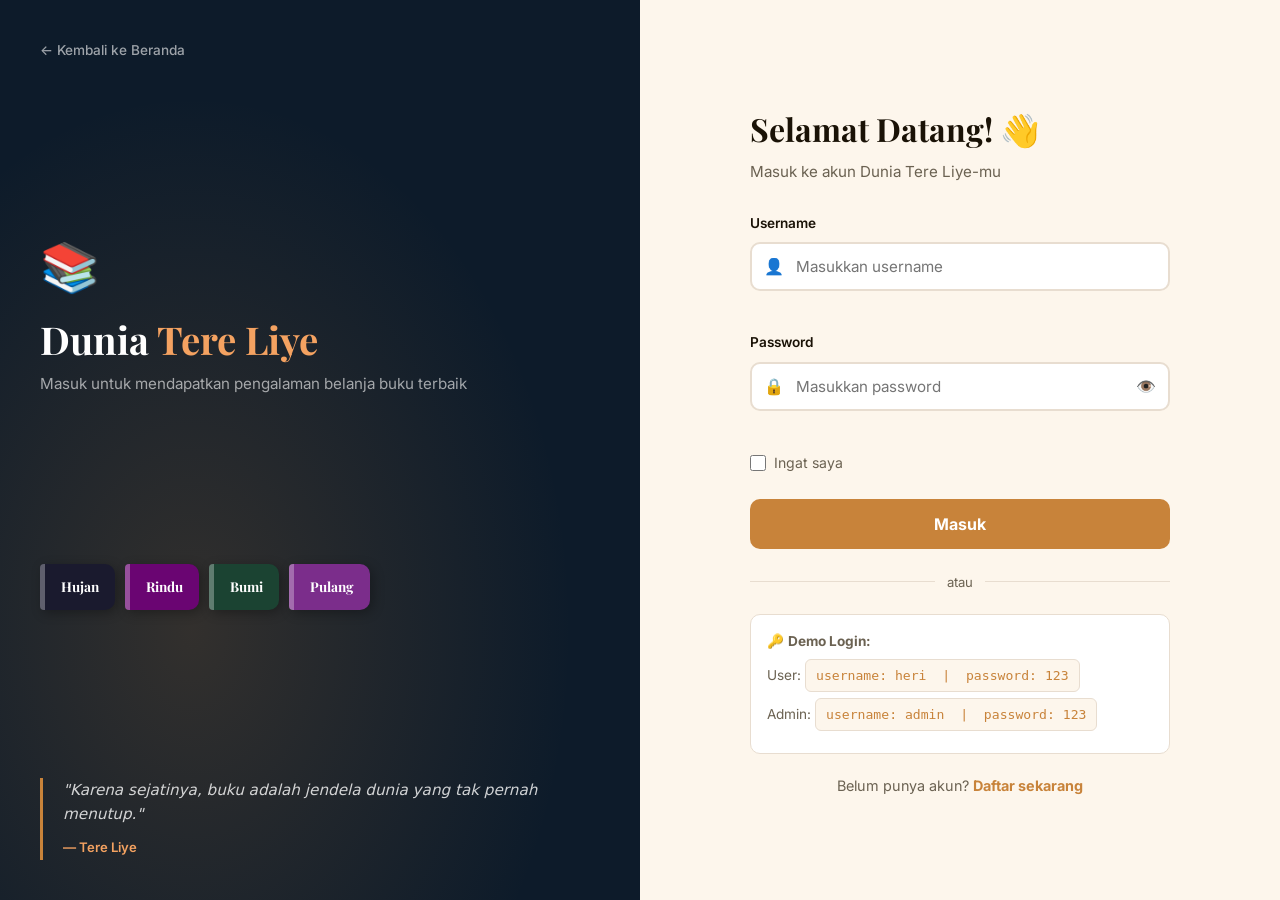
==== commit e6591efd: "Update index.html" ====
--- a/login/index.html
+++ b/login/index.html
@@ -5,7 +5,7 @@
   <meta name="viewport" content="width=device-width, initial-scale=1.0"/>
   <title>Masuk – Dunia Tere Liye</title>
   <link href="https://fonts.googleapis.com/css2?family=Playfair+Display:wght@400;700;900&family=Inter:wght@300;400;500;600&display=swap" rel="stylesheet"/>
-  <link rel="stylesheet" href="css/auth.css"/>
+  <link rel="stylesheet" href="auth.css"/>
 </head>
 <body>
 
--- a/login/auth.css
+++ b/login/auth.css
@@ -0,0 +1,242 @@
+/* ===== RESET & BASE ===== */
+*, *::before, *::after { box-sizing: border-box; margin: 0; padding: 0; }
+:root {
+  --cream:    #fdf6ec;
+  --ink:      #1a1206;
+  --amber:    #c8833a;
+  --amber-lt: #f4a261;
+  --deep:     #0d1b2a;
+  --muted:    #6b6252;
+  --border:   #e8ddd0;
+  --error:    #e63946;
+  --success:  #2d6a4f;
+  --font-display: 'Playfair Display', Georgia, serif;
+  --font-body:    'Inter', system-ui, sans-serif;
+}
+html, body { height: 100%; }
+body {
+  font-family: var(--font-body);
+  background: var(--cream);
+  color: var(--ink);
+  line-height: 1.6;
+}
+
+/* ===== LAYOUT ===== */
+.auth-page {
+  display: grid;
+  grid-template-columns: 1fr 1fr;
+  min-height: 100vh;
+}
+
+/* ===== LEFT PANEL ===== */
+.auth-left {
+  background: var(--deep);
+  padding: 40px;
+  display: flex; flex-direction: column;
+  justify-content: space-between;
+  position: relative; overflow: hidden;
+}
+.auth-left::before {
+  content: '';
+  position: absolute; inset: 0;
+  background: radial-gradient(ellipse at 30% 70%, rgba(200,131,58,.2) 0%, transparent 60%);
+  pointer-events: none;
+}
+.back-btn {
+  color: rgba(255,255,255,.6);
+  font-size: .85rem; font-weight: 500;
+  text-decoration: none;
+  transition: color .2s;
+  position: relative; z-index: 1;
+}
+.back-btn:hover { color: var(--amber-lt); }
+
+.auth-brand { position: relative; z-index: 1; }
+.brand-icon { font-size: 3rem; display: block; margin-bottom: 12px; }
+.auth-brand h1 {
+  font-family: var(--font-display);
+  font-size: 2.4rem; color: #fff;
+  line-height: 1.1; margin-bottom: 12px;
+}
+.auth-brand h1 em { color: var(--amber-lt); font-style: normal; }
+.auth-brand p { color: rgba(255,255,255,.6); font-size: .95rem; }
+
+.auth-books {
+  display: flex; gap: 10px; flex-wrap: wrap;
+  position: relative; z-index: 1;
+}
+.auth-book {
+  padding: 12px 16px; border-radius: 4px 10px 10px 4px;
+  color: #fff; font-family: var(--font-display); font-weight: 700;
+  font-size: .85rem;
+  border-left: 5px solid rgba(255,255,255,.3);
+  box-shadow: 3px 3px 12px rgba(0,0,0,.3);
+  transition: transform .2s;
+}
+.auth-book:hover { transform: translateX(-4px); }
+
+.auth-quote {
+  border-left: 3px solid var(--amber);
+  padding-left: 20px;
+  position: relative; z-index: 1;
+}
+.auth-quote p {
+  color: rgba(255,255,255,.8); font-size: .95rem;
+  font-style: italic; margin-bottom: 8px;
+}
+.auth-quote span { color: var(--amber-lt); font-size: .82rem; font-weight: 600; }
+
+/* ===== RIGHT PANEL ===== */
+.auth-right {
+  display: flex; align-items: center; justify-content: center;
+  padding: 40px 48px;
+  background: var(--cream);
+  overflow-y: auto;
+}
+.auth-card {
+  width: 100%; max-width: 420px;
+}
+.auth-card-header { margin-bottom: 28px; }
+.auth-card-header h2 {
+  font-family: var(--font-display);
+  font-size: 2rem; color: var(--ink); margin-bottom: 6px;
+}
+.auth-card-header p { color: var(--muted); font-size: .95rem; }
+
+/* ===== ALERT BOX ===== */
+.alert-box {
+  padding: 14px 18px; border-radius: 10px;
+  font-size: .9rem; font-weight: 500;
+  margin-bottom: 20px;
+  border-left: 4px solid transparent;
+}
+.alert-box.success {
+  background: #d8f3dc; color: #1b4332; border-left-color: #2d6a4f;
+}
+.alert-box.error {
+  background: #fde8ea; color: #7d0f19; border-left-color: var(--error);
+}
+.alert-box.info {
+  background: #fff3cd; color: #7c4a00; border-left-color: var(--amber);
+}
+
+/* ===== FORM ===== */
+.form-group { margin-bottom: 20px; }
+.form-group label {
+  display: block; font-size: .85rem;
+  font-weight: 600; color: var(--ink);
+  margin-bottom: 8px;
+}
+.input-wrapper {
+  position: relative; display: flex; align-items: center;
+}
+.input-icon {
+  position: absolute; left: 14px;
+  font-size: 1rem; pointer-events: none;
+}
+.input-wrapper input {
+  width: 100%;
+  padding: 13px 44px 13px 44px;
+  border: 2px solid var(--border);
+  border-radius: 10px;
+  font-size: .95rem; font-family: var(--font-body);
+  background: #fff; color: var(--ink);
+  transition: border-color .2s, box-shadow .2s;
+  outline: none;
+}
+.input-wrapper input:focus {
+  border-color: var(--amber);
+  box-shadow: 0 0 0 3px rgba(200,131,58,.15);
+}
+.input-wrapper input.invalid { border-color: var(--error); }
+.input-wrapper input.valid { border-color: var(--success); }
+
+.toggle-pw {
+  position: absolute; right: 14px;
+  background: none; border: none;
+  cursor: pointer; font-size: 1rem; padding: 0;
+}
+.field-error {
+  display: block; font-size: .78rem;
+  color: var(--error); margin-top: 5px; min-height: 16px;
+}
+
+/* Password strength */
+.password-strength {
+  height: 4px; border-radius: 2px;
+  background: #e0d9d0; margin-top: 8px; overflow: hidden;
+}
+.strength-fill {
+  height: 100%; width: 0%;
+  border-radius: 2px;
+  transition: width .4s, background .4s;
+}
+.strength-label {
+  font-size: .75rem; font-weight: 600;
+  margin-top: 4px; display: block;
+}
+
+/* Checkbox */
+.form-check { margin-bottom: 24px; font-size: .88rem; color: var(--muted); }
+.form-check label { display: flex; align-items: center; gap: 8px; cursor: pointer; }
+.form-check input[type="checkbox"] { width: 16px; height: 16px; accent-color: var(--amber); }
+.form-check a { color: var(--amber); font-weight: 600; }
+
+/* Submit button */
+.btn-submit {
+  width: 100%; padding: 15px;
+  background: var(--amber); color: #fff;
+  border: none; border-radius: 10px;
+  font-size: 1rem; font-weight: 700;
+  cursor: pointer; font-family: var(--font-body);
+  transition: background .2s, transform .1s;
+}
+.btn-submit:hover { background: #a8672c; transform: translateY(-1px); }
+.btn-submit:disabled { background: #d4b896; cursor: not-allowed; transform: none; }
+
+/* Divider */
+.auth-divider {
+  text-align: center; margin: 20px 0;
+  position: relative;
+}
+.auth-divider::before {
+  content: '';
+  position: absolute; top: 50%; left: 0; right: 0;
+  height: 1px; background: var(--border);
+}
+.auth-divider span {
+  background: var(--cream); padding: 0 12px;
+  font-size: .82rem; color: var(--muted);
+  position: relative;
+}
+
+/* Demo hint */
+.demo-hint {
+  background: #fff; border: 1px solid var(--border);
+  border-radius: 10px; padding: 16px;
+  font-size: .85rem; margin-bottom: 20px; color: var(--muted);
+}
+.demo-hint p { margin-bottom: 6px; }
+.demo-hint code {
+  display: inline-block; background: var(--cream);
+  border: 1px solid var(--border); border-radius: 6px;
+  padding: 5px 10px; font-family: monospace;
+  font-size: .82rem; cursor: pointer; color: var(--amber);
+  transition: background .2s;
+}
+.demo-hint code:hover { background: #f0e6d8; }
+
+/* Switch link */
+.auth-switch {
+  text-align: center; font-size: .9rem;
+  color: var(--muted); margin-top: 20px;
+}
+.auth-switch a { color: var(--amber); font-weight: 700; text-decoration: none; }
+.auth-switch a:hover { text-decoration: underline; }
+
+/* ===== RESPONSIVE ===== */
+@media (max-width: 768px) {
+  .auth-page { grid-template-columns: 1fr; }
+  .auth-left { display: none; }
+  .auth-right { padding: 40px 24px; }
+}
